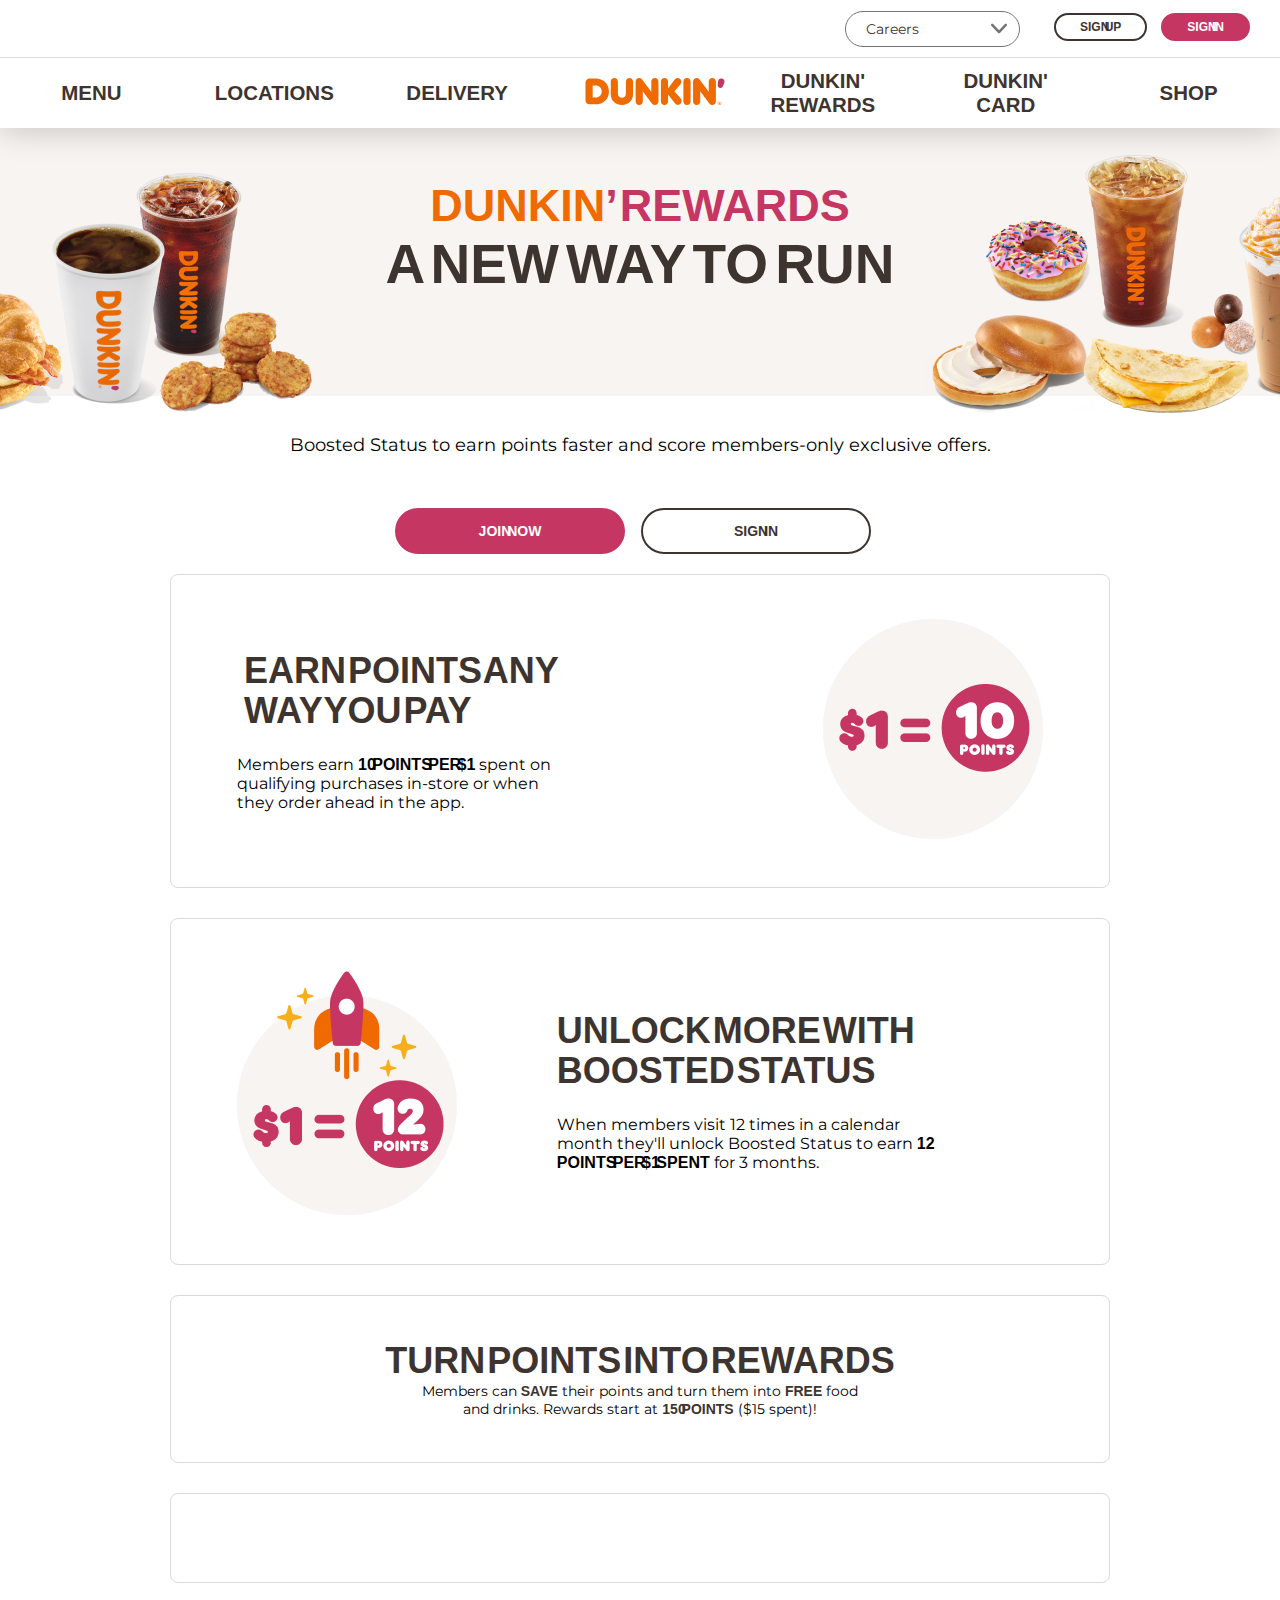
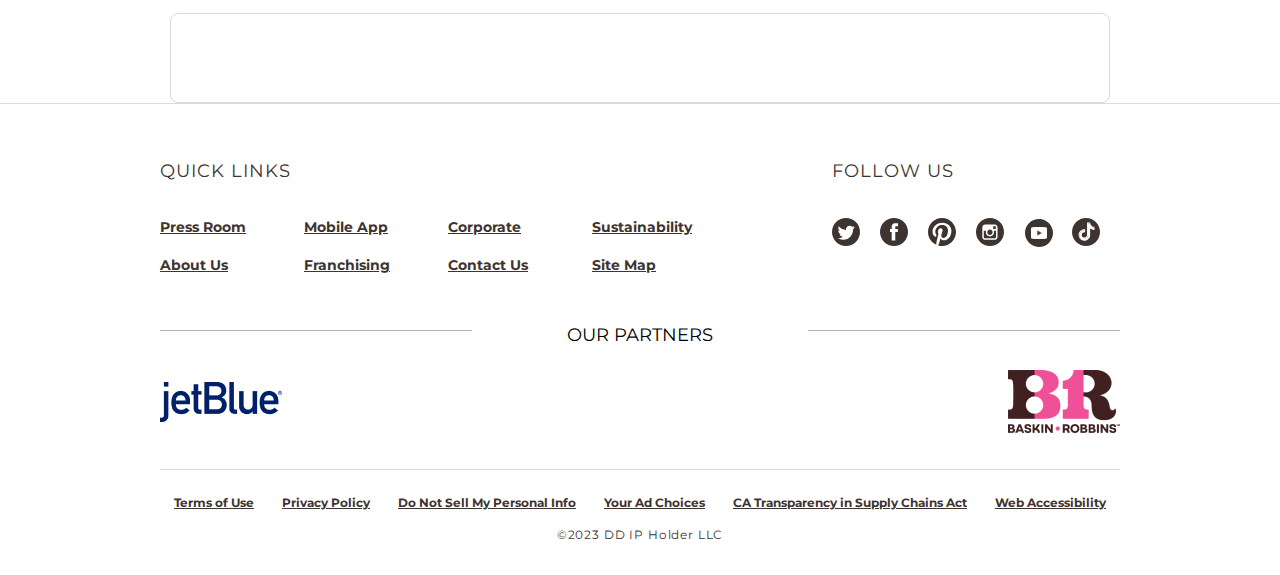
==== rewards.html @ 5bbe09a6 "added rewards page with imgs" ====
<!DOCTYPE html>
<html lang="en">
<head>
    <meta charset="UTF-8">
    <meta name="viewport" content="width=device-width, initial-scale=1.0">
    <title>Dunkin'® | America's Favorite Coffee, Espresso and Donuts</title>
    <!-- CSS Stylesheets -->
    <link rel="stylesheet" href="./CSS/styles.css">
    <link rel="stylesheet" href="./CSS/mobile.css">
    <link rel="stylesheet" href="./CSS/rewards.css">
    <!-- website icon -->
    <link rel="icon" href="./IMGs/icon.svg">
</head>
<body>
    <div class="container">
        <header>
            <nav>
                <div class="utility-bar">
                    <button class="dropbtn" onclick="myFunction('myDropdown')">Careers
                        <i class="fa fa-caret-down"></i>
                        <div class="dropdown-content" id="myDropdown">
                            <a href="#">Working at Dunkin'</a><hr class="hr-80">
                            <a href="#">Apply Now</a><hr class="hr-80">
                            <a href="#">Corporate <br>Opportunities</a>
                            </div>
                    </button>
                </div>
                <div class="inputs">
                    <a href="signup.html" class="btn-light Sup font-dunkin ">SIGN UP</a>
                    <a href="signin.html" class="btn-primary Sin font-dunkin ">SIGN IN</a>
                </div>
            </nav>
            <ul>
                <li>
                    <a href="">
                        <p class="font-dunkin links">MENU</p>
                        <p class="links-sub"></p>
                    </a>
                </li>
                <li>
                    <a href="">
                        <p class="font-dunkin links">LOCATIONS</p>
                        <p class="links-sub"></p>
                    </a>
                </li>
                <li>
                    <a href="delivery.html">
                        <p class="font-dunkin links">DELIVERY</p>
                    <p class="links-sub"></p>
                    </a>
                </li>
                <li>
                    <a href="index.html"><img src="./IMGs/dunkin.svg" alt="dunkin">
                    </a>
                </li>
                <li>
                    <a href="rewards.html">
                        <p class="font-dunkin links">DUNKIN'<br>REWARDS</p>
                        <p class="links-sub"></p>
                    </a>
                </li>
                <li>
                    <a href="">
                        <p class="font-dunkin links">DUNKIN'<br>CARD</p>
                        <p class="links-sub"></p>
                    </a>
                </li>
                <li>
                    <a href="">
                        <p class="font-dunkin links">SHOP</p>
                        <p class="links-sub"></p>
                    </a>
                </li>
            </ul>
        </header>
        <div class="main">
            <div class="section-2">
                <div class="rewards-1">
                    <img src="./IMGs/DunkinRewards_Header_img_desktop.png" alt="">
                    <div class="text-center text">
                        <h1 class="font-dunkin text-primary font-45">
                            <span class="font-dunkin text-secondary">DUNKIN</span>’ REWARDS
                        </h1>
                        <h1 class="font-dunkin text-dark font-55">A NEW WAY TO RUN</h1>
                    </div>
                </div>
                <div class="description">
                    <p class="font-proxima">
                        Runnin' has its rewards. Join
                        <span class="font-dunkin font-bold text-primary dunkin-space">
                            <span class="font-dunkin text-secondary">DUNKIN</span>’ REWARDS
                        </span>
                        to earn your choice of free food and drinks, unlock Boosted Status to earn points faster and score members-only exclusive offers.
                    </p>
                </div>
                <div class="rewards-2">
                    <div class="signinup">
                        <a href="signup.html" class="btn-primary font-dunkin ">JOIN NOW</a>
                        <a href="" class="btn-light font-dunkin ">SIGN IN</a>
                    </div>
                </div>
                <div class="items d-flex">
                    <div class="item item1 d-flex">
                        <div class="left-side">
                            <h1 class="font-dunkin text-dark">EARN POINTS ANY WAY YOU PAY</h1>
                            <p class="font-proxima">Members earn
                                <span class="font-dunkin font-bold">10 POINTS PER $1</span>
                                spent on qualifying purchases in-store or when they order ahead in the app.
                            </p>
                        </div>
                        <div class="right-side">
                            <img src="./IMGs/DLT_ICON_$1=10Points_new.png" alt="">
                        </div>
                    </div>
                    <div class="item item2 d-flex">
                        <div class="left-side">
                            <img src="./IMGs/DLT_Icon_$1=12_Points_new.png" alt="">
                        </div>
                        <div class="right-side">
                            <h1 class="font-dunkin text-dark">UNLOCK MORE WITH BOOSTED STATUS</h1>
                            <p class="font-proxima">When members visit 12 times in a calendar month they'll unlock Boosted Status to earn
                                <span class="font-dunkin font-bold">12 POINTS PER $1 SPENT</span>
                                for 3 months.
                            </p>
                        </div>
                    </div>
                    <div class="item item3 text-center">
                        <h2 class="font-dunkin text-dark">TURN POINTS INTO REWARDS</h2>
                        <p>
                            Members can
                            <span class="font-dunkin font-bold text-dark">SAVE</span>
                            their points and turn them into
                            <span class="font-dunkin font-bold text-dark">FREE</span>
                            food and drinks. Rewards start at
                            <span class="font-dunkin font-bold text-dark">150 POINTS</span>
                            ($15 spent)!
                        </p>
                        <div class="products">
                            <div class="products1 d-flex">
                                <div class="product"></div>
                                <div class="product"></div>
                                <div class="product"></div>
                                <div class="product"></div>
                            </div>
                        </div>
                    </div>
                    <div class="item item4 d-flex"></div>
                    <div class="item item5 d-flex"></div>
                </div>
            </div>
        </div>
        <footer>
            <div class="sec sec1">
                <div class="left-side">
                    <h2 class="text-dark font-proxima">QUICK LINKS</h2>
                    <ul>
                        <li><a href="">Press Room</a></li>
                        <li><a href="">Mobile App</a></li>
                        <li><a href="">Corporate</a></li>
                        <li><a href="">Sustainability</a></li>
                        <li><a href="">About Us</li>
                        <li><a href="">Franchising</li>
                        <li><a href="">Contact Us</li>
                        <li><a href="">Site Map</a></li>
                    </ul>
                </div>
                <div class="right-side">
                    <h2 class="text-dark font-proxima">FOLLOW US</h2>
                    <ul>
                        <li><a href=""><img src="./IMGs/icons/twitter.svg" alt=""></a></li>
                        <li><a href=""><img src="./IMGs/icons/facebook.svg" alt=""></a></li>
                        <li><a href=""><img src="./IMGs/icons/pinterest.svg" alt=""></a></li>
                        <li><a href=""><img src="./IMGs/icons/instagram.svg" alt=""></a></li>
                        <li><a href=""><img src="./IMGs/icons/ytb.svg" alt=""></a></li>
                        <li><a href=""><img src="./IMGs/icons/tiktok.svg" alt=""></a></li>
                    </ul>
                </div>
            </div>
            <h2 class="sponsors">
                <span class="ontop">OUR PARTNERS</span>
            </h2>
            <div class="sec sec2">
                <a href=""><img src="./IMGs/JetBlue_new.png" alt=""></a>
                <a href=""><img src="./IMGs/BR_Logo_New.png" alt=""></a>
            </div>
            <div class="sec sec3">
                <ul>
                    <li><a href="">Terms of Use</a></li>
                    <li><a href="">Privacy Policy</a></li>
                    <li><a href="">Do Not Sell My Personal Info</a></li>
                    <li><a href="">Your Ad Choices</a></li>
                    <li><a href="">CA Transparency in Supply Chains Act</a></li>
                    <li><a href="">Web Accessibility</a></li>
                </ul>
                <p class="text-center text-dark">©2023 DD IP Holder LLC</p>
            </div>
        </footer>
    </div>
    <script src="./JS/script.js"></script>
</body> 
</html>
---- CSS/styles.css ----
@import url('https://fonts.cdnfonts.com/css/dunkin');
@import url('https://fonts.googleapis.com/css2?family=Proxima+Nova:wght@400;700&family=Montserrat:wght@400;700&display=swap');
/* font-family: 'Dunkin', sans-serif; || font-family: 'Dunkin Sans', sans-serif; */
/* font-family: 'Proxima Nova', 'Montserrat', sans-serif; */
:root{
    --primary: #C63663;
    --secondary: #EF6A00;
    --third: #8B1E45;
    --dark: #3E342F;
    --light: #F6F5F3;
}
.text-primary{
    color: var(--primary);
}
.text-secondary{
    color: var(--secondary);
}
.text-third{
    color: var(--third);
}
.text-dark{
    color: var(--dark);
}
.text-center{
    text-align: center;
}
.lh-4-rem{
    line-height: 4rem;
}
.font-45{
    font-size: 45px !important;
    word-spacing: -20px;
}
.font-55{
    font-size: 55px !important;
    word-spacing: -20px;
}
.font-50{
    font-size: 50px !important;
    word-spacing: -20px;
}
.font-60{
    font-size: 60px !important;
    word-spacing: -20px;
}
.font-dunkin{
    font-family: 'Dunkin Sans', sans-serif !important;
    font-weight: 700;
    word-spacing: -8px;
}
.font-proxima{
    font-family: Proxima Nova, Montserrat, sans-serif;
}
.font-bold{
    font-weight: bold;
}
.text-white{
    color: white;
}
.hr-80{
    width: 80%;
    margin: 0 auto !important;
}
.d-flex{
    display: flex;
}
*{
    font-family: 'Proxima Nova', 'Montserrat', sans-serif;
    padding: 0;
    margin: 0;
    
}
body{
    padding: 0;
    margin: 0;
    background-color: var(--light) !important;
    width: 100%;
    font-size: 14px;
}


.container{
    margin: 0 auto;
    max-width: 1440px;
    background-color: white !important;
    outline: 1px solid #b3b3b3;
}
a{
    color: var(--dark);
}
a{
    text-decoration: none;
}
li{
    list-style-type: none;
    text-decoration: none;
}
.links{
    display: inline-block;
    font-size: 1.28rem;
    line-height: 1.2;
    text-align: center;
    margin: 0;
    transition: all 250ms ease-in-out;
}
header{
    position: sticky;
    top: 0;
    z-index: 99;
    box-shadow: 0px 3px 30px 0px rgba(0,0,0,0.2);
}
header ul{
    display: flex;
    justify-content: center;
    align-items: center;
    height: 70px;
    background-color: white;
}
header ul li{
    display: inline-block;
    /* padding: 24px 30px; */
    text-decoration: none;
    width: calc(100% - 350px / 6);
    text-align: center;
}
header ul li a img{
    padding: 0 20%;
}
header ul li a:hover p{
    color: var(--primary);
    transition: all 250ms ease-in-out;
}
.links:after{
    content: '';
    width: 0;
    transition: all 250ms ease-in-out;
}
.links:hover:after {
    content: '';
    width: 100%;
    height: 2px;
    background-color: #e8afc1;
    display: block;
    position: relative;
    left: 50%;
    bottom: 0;
    -webkit-transform: translateX(-50%);
    transform: translateX(-50%);
}
.links-sub{
    margin: 0;
}




nav{
    display: flex !important;
    padding: .66667rem 1rem;
    background: #fff;
    height: auto;
    justify-content: space-between;
    border-bottom: 1px solid #dadada;
}

.utility-bar{
    display: flex;
    width: 175px;
    margin-left: auto;
    margin-right: 20px;
    align-items: center;
}
.dropbtn{
    border: 1px solid #747474;
    font-size: 14px;
    border-radius: 20px;
    padding: 8px 20px;
    text-align: left;
    position: relative;
    background-color: #fff;
    color: #3E342F;
    width: 100%;
    cursor: pointer;
    background: url("../IMGs/icons/caret.svg") no-repeat;
    background-position: calc(100% - 0.75rem) center !important;
    --moz-appearance:none !important;
    --webkit-appearance: none !important; 
}
.dropbtn:visited{
    transform: rotate(180deg);
}
.dropbtn button{
    border: 1px solid #dadada;
    border-top: 0;
    border-radius: 20px;
    border-top-right-radius: 0;
    border-bottom-left-radius: 0;
    box-shadow: none;
    padding: 8px 20px;
}
.dropdown-content{
    width: 100%;
    transition: all 250ms ease-in-out;
    /* display: none; */
    visibility: none;
    opacity: 0;
    /* transition: height 0s, opacity 0.5s linear; */
    
    transform: scaleY(0);    
    transform-origin: top;
    transition: all 450ms ease-in-out;
    
    position: absolute;
    background-color: #f9f9f9;
    min-width: 160px;
    box-shadow: 0px 8px 16px 0px rgba(0,0,0,0.2);
    z-index: 1;
    border-radius: 20px;
    top: 70%;
    padding-top: 15px;
    left: 0;
    /* height: 0; */
}
.show {
    visibility: visible;
    opacity: 1;
    /* height: fit-content; */
    transform: scaleY(1);
  }
.dropdown-content a {
    font-size: 14px;
    float: none;
    color: black;
    padding: 8px 20px;
    line-height: 1.35;
    text-decoration: none;
    display: block;
    text-align: left;
}

.dropdown-content a:hover{
    text-decoration: none;
    color: #c63663;
    background-color: #faeff3;
}
.dropdown-content a:last-child:hover{
    text-decoration: none;
    color: #c63663;
    background-color: #faeff3;
    border-radius: 20px;
}

/* .dropdown-content a::before{
    content: '';
    display: block;
    width: 80%;
    height: 1px;
    background-color: #b3b3b3;
    margin-bottom: 5px;
    padding-left: 20px;
} */
.inputs{
    align-items: center;
    display: flex;
    min-height: auto;
    font-size: 12px;
    justify-content: center;
    height: 32px;
    padding: 0 14px 0 14px;
    margin: 0;
}

.btn-light{
    margin-right: 14px;
    background-color: #fff;
    color: #3E342F;
    border: 2px solid #3E342F;
    font-weight: 800;
    border-radius: 50px;
    padding: 5px 24px;
}

.btn-primary{
    background-color: #C63663;
    color: #fff;
    border: 2px solid #C63663;
    font-weight: 800;
    border-radius: 50px;
    padding: 5px 24px;
    transition: all 250ms ease-in-out;
}



.section-1{
    background-color: var(--primary);
    padding: 14px;
}
.section-1 p{
    font-family: 'Proxima Nova', 'Montserrat', sans-serif;
    font-size: 17px;
    text-align: center;
    font-weight: 400;
}
.section-2{
    height: fit-content;
    border-bottom: 1px solid #dadada;
}
.section-2 .rewards-1{
    position: relative;
    display: flex;
    flex-direction: column;
    justify-content: center;
    align-items: center;
}
.section-2 .rewards-1 img{
    position: absolute;
    top: 0;
    z-index: 0;
}
.section-2 .rewards-1 h1{
    position: relative;
    font-size: 28px;
    z-index: 2;
}
.section-2 .rewards-1 h1:first-child{
    font-size: 28px;
}
.section-2 .rewards-1 .text{
    padding: 52px 0;
}
.section-2 .rewards-2{
    margin-top: 3rem;
}
.section-2 .rewards-2 ul{
    display: flex;
    flex-wrap: wrap;
    justify-content: center;
    align-items: center;
    /* height: 325px; */
}
.section-2 .rewards-2 ul .card{
    width: 310px;
    height: 325px;
    display: flex;
    flex-direction: column;
    align-items: center;
}
.section-2 .rewards-2 ul .card:hover img{
    transform: scale(1.1);
}
.section-2 .rewards-2 ul .card img{
    transition: all 250ms ease-in-out;
    position: relative;
    top: 0;
    width: 185px;
    aspect-ratio: 1/1;
}
.section-2 .rewards-2 ul .card h2{
    line-height: 30px;
    font-size: 24px;
    width: 75%;
    padding-bottom: 1rem;
    letter-spacing: -1px;
    word-spacing: -8px;
}
.section-2 .rewards-2 ul .card p{
    font-size: medium;
    font-weight: 400;
    width: 75%;
}
.signinup{
    padding: 20px 0;
    text-align: center;
    display: flex;
    justify-content: center;
    gap: 1rem;
}
.signinup a{
    display: block;
    width: 200px;
    font-weight: 800;
    border-radius: 50px;
    padding: 13px 13px;
}
.signinup .lrn-mr{
    background-color: #fff;
    color: #3E342F;
    border: 2px solid #3E342F;
}
.signinup .Sup{
    background-color: var(--primary);
    color: white;
}

.section-3{
    display: flex;
    justify-content: space-around;
    align-items: center;
    border-bottom: 1px solid #dadada;
}
.section-3 .left-side h3{
    font-size: 24px;
    font-weight: 400;
    margin-top: 1.5rem;
    padding: 10px 12% 0 12%;
}
.section-3 .left-side ul{
    padding: 0 0 0 15%;
    margin-top: 1.5rem;
}
.section-3 .left-side ul li{
    list-style-type: disc;
    font-size: 18px;
}
.section-3 .left-side .imgs{
    margin-top: 1.5rem;
    text-align: center;
}

.section-4{
    display: flex;
    align-items: center;
    border-bottom: 1px solid #dadada;
}
.section-4 .right-side h3{
    font-size: 18px;
    font-weight: 400;
    margin-top: 1rem;
    padding: 10px 12% 0 12%;
}
.section-4 .right-side .button{
    text-align: center;
    padding: 10px 12% 0 12%;
    margin-top: 2rem;
}
.section-4 .right-side .button a{
    padding: 13px 13px;
}

.section-5{
    display: flex;
    align-items: center;
    border-bottom: 1px solid #dadada;
    padding: 0;
}
.section-5 .item{
    text-align: center;
    height: 357px;
}
.section-5 .item:first-child{
    border-right: 1px solid #dadada;
    width: 720px;
}
.section-5 .item:last-child{
    border-left: 1px solid #dadada;
    width: 360px;
}
.section-5 .item h3{
    margin-top: 3rem;
    font-size: 18px;
}
.section-5 .item h1{
    font-size: 24px;
}
.section-5 .item img{
    transition: all 250ms ease-in-out;
    mix-blend-mode: multiply;
}
.section-5 .item:hover img{
    transform: scale(1.1);
    
}

.section-6{
    position: relative;
    padding: 0;
    border-bottom: 1px solid #dadada;
}
.section-6 img{
    position: absolute;
    right: 0;
    top: 0;
    z-index: 0;
    height: 100%;
}
.section-6 .left-side{
    position: relative;
    width: 70%;
    padding: 0 8% 10px 20px;
}
.section-6 .left-side h1:first-child{
    padding: 25px 0 0 0;
}
.section-6 .left-side h3{
    font-size: 24px;
    font-weight: 400;
    padding: 10px 11% 10px 11%;
    margin: 20px 5% 0px 5%;
}
.section-6 .left-side .button{
    margin-top: 1.8rem;
}
.section-6 .left-side .button a{
    padding: 10px;
    font-size: 16px;
}
.section-6 .left-side p{
    margin-top: 2rem;
    font-size: 14px;
    line-height: 1.3;
    width: 85%;
}

.section-7{
    padding: 0;
    display: flex;
    border-bottom: 1px solid #dadada;
    width: 100%;
}
.section-7 .right-side{
    width: 100%;
    margin-top: 20px;
}
.section-7 .right-side h3{
    font-size: 30px;
    font-weight: 400;
}
.section-7 .right-side .button{
    margin-top: 1.8rem;
}
.section-7 .right-side .button a{
    padding: 10px 25px;
    font-size: 16px;
}
footer{
    display: flex;
    flex-direction: column;
    align-items: center;
    justify-content: center;
    width: 960px;
    margin: 0 auto;
    padding: 1rem;
}
footer .sec{
    width: 100%;
}
footer .sec1{
    display: flex;
    justify-content: center;
}
footer .sec1 h2{
    margin: 2.5rem 0 1.5rem;
    font-weight: 400;
    font-size: 18px;
    letter-spacing: 1px;
    line-height: 1.333;
}
footer .sec1 .left-side ul{
    display: inline-flex;
    flex-wrap: wrap;
    font-size: 14px;
}
footer .sec1 ul li{
    flex: 0 1 25%;
    padding: 10px 0;
}
footer .sec1 .left-side{
    flex: 2;
    width: 590px;
    margin-right: 96px;
}
footer .sec1 .right-side{
    flex: 1;
}
footer .sec .right-side ul{
    width: 100%;
    display: flex;
}
footer .sec .right-side ul li a img{
    transition: all 250ms ease-in-out;
}
footer .sec .right-side ul li a:hover img{
    filter: brightness(0.8);
}
footer .sec .left-side ul a{
    text-decoration: underline;
    font-weight: 700;
    line-height: 1.285;
}
footer .sponsors{
    position: relative;
    margin: 2.5rem 0 1.5rem;
    font-size: 18px;
    font-weight: 400;
    width: 960px;
    text-align: center;
}
footer .sponsors:before{
    content: '';
    display: block;
    position: absolute;
    width: 100%;
    height: 1px;
    background-color: #b3b3b3;
    top: 6px;
    left: 0;
    right: 0;
    z-index: 0;
}
footer .sponsors .ontop{
    background-color: white;
    position: relative;
    z-index: 2;
    padding: .5rem 95px;
}
footer .sec2{
    width: 100%;
    display: flex;
    justify-content: space-between;
    align-items: center;
    padding-bottom: 2rem;
}
footer .sec3{
    border-top: 1px solid #dadada;
    margin: 0 auto;
    padding: 1rem 0;
}
footer .sec3 ul{
    display: flex;
    justify-content: space-around;
    margin-top: 7px;
    margin-bottom: 16px;
}
footer .sec3 ul li a{
    text-decoration: underline;
    font-size: 12px;
    font-weight: 700;
    line-height: 1.333;
    transition: all 100ms ease-in-out;
}
footer .sec3 ul li a:hover{
    color: var(--primary);
}
footer .sec3 p{
    font-size: 12px;
    line-height: 1.333;
    letter-spacing: .84px;
}
---- CSS/rewards.css ----
.section-2 .description{
    max-width: 942px;
    margin: 0 auto;
    padding-top: 4rem;
    text-align: center;
    font-size: 18px;
}
.space-dunkin{
    word-spacing: -2px;
}
.section-2 .description p span:last-child{
    word-spacing: -8px;
}
.rewards-2{
    margin-top: 2rem !important;
}
.items{
    max-width: 940px;
    margin: 0 auto;
    flex-direction: column;
    gap: 30px;
}
.item{
    padding: 44px 66px;
    border-radius: 8px;
    border: 1px solid #dadada !important;
    align-items: center;
}
.item1 .left-side h1{
    padding: 0 39% 0 7px;
    font-size: 36px;
    line-height: 40px;
}
.item1 .left-side p{
    padding: 0 103px 0 0;
    margin-top: 1.5rem;
    font-size: 16px;
    width: 57%;
}
.item2 .left-side{
    width: 60%;
}
.item2 .right-side{
    padding: 0 0 0 10%;
}
.item2 .right-side h1{
    font-size: 36px;
    line-height: 40px;
}
.item2 .right-side p{
    margin-top: 1.5rem;
    font-size: 16px;
    padding: 0 21% 0 0;
}
.item3{

}
.item3 h2{
    font-size: 36px;
}
.item3 p{
    padding: 0 22%;
}
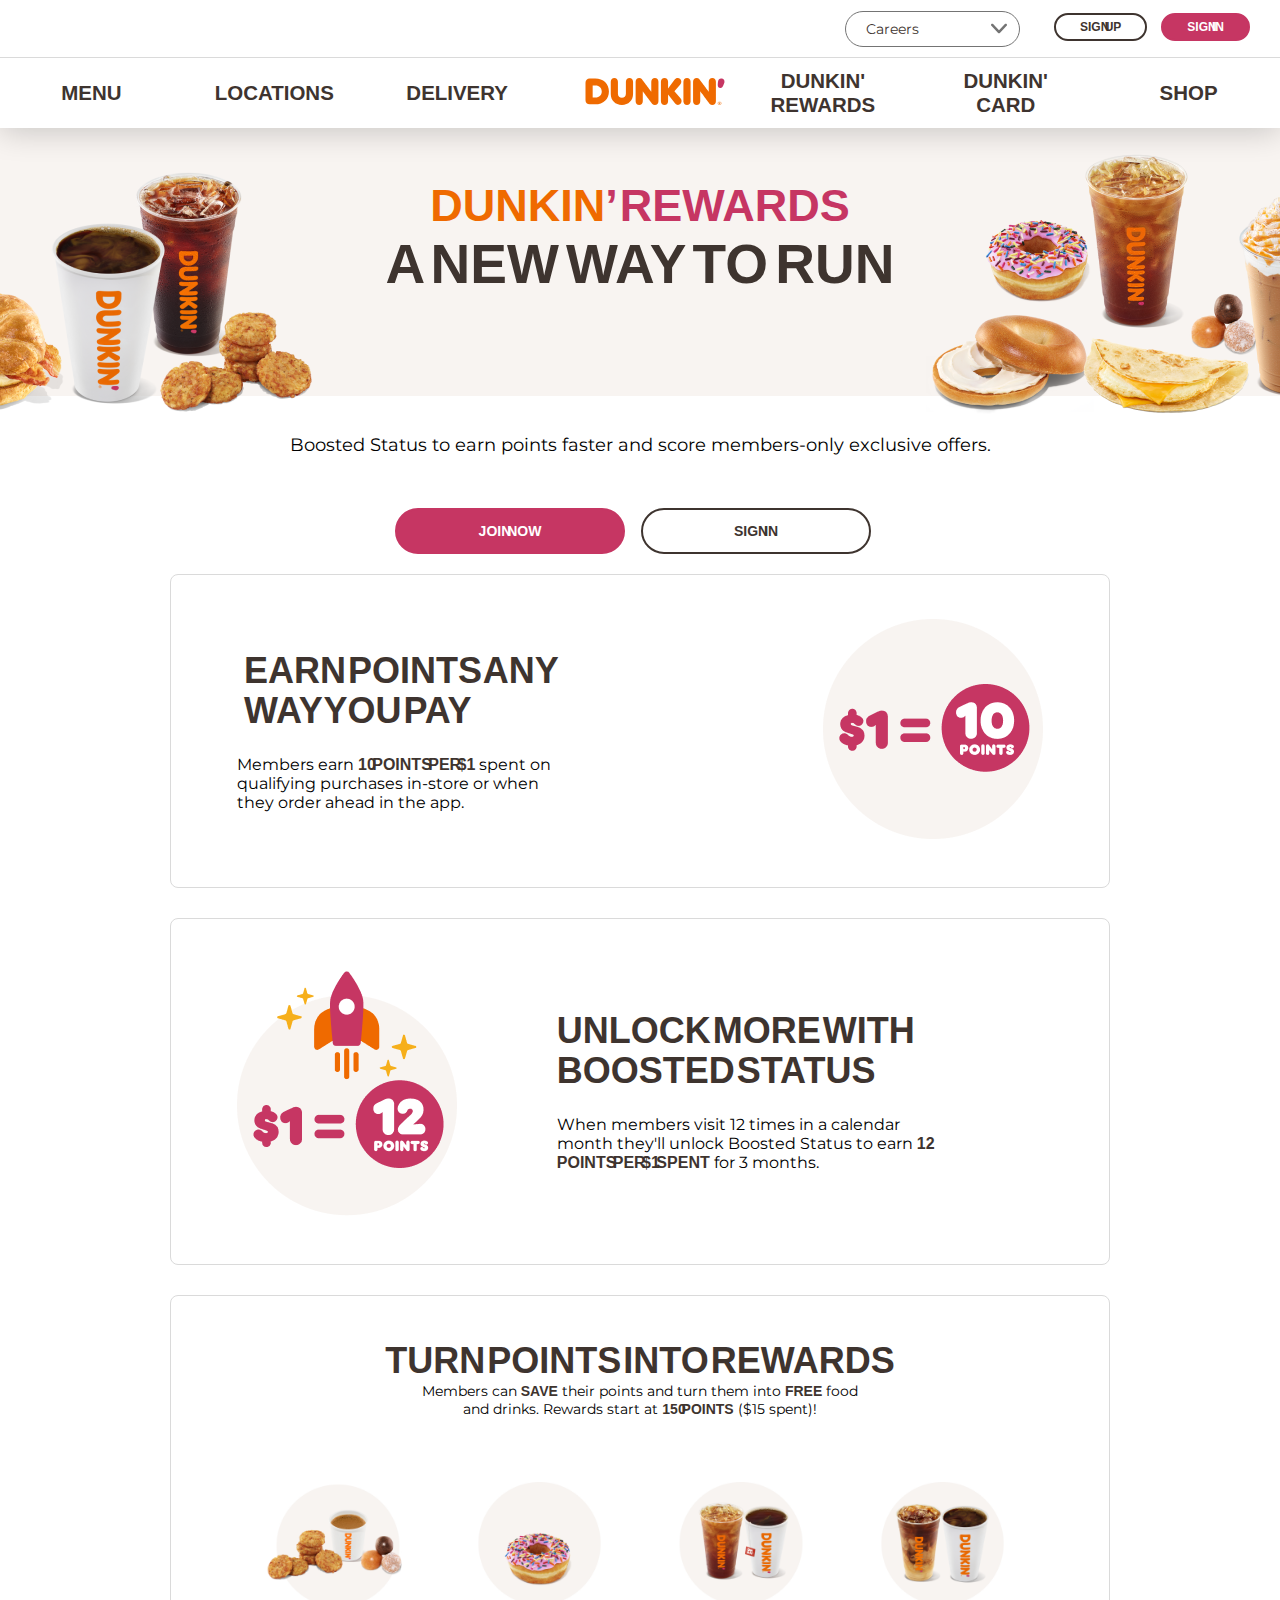
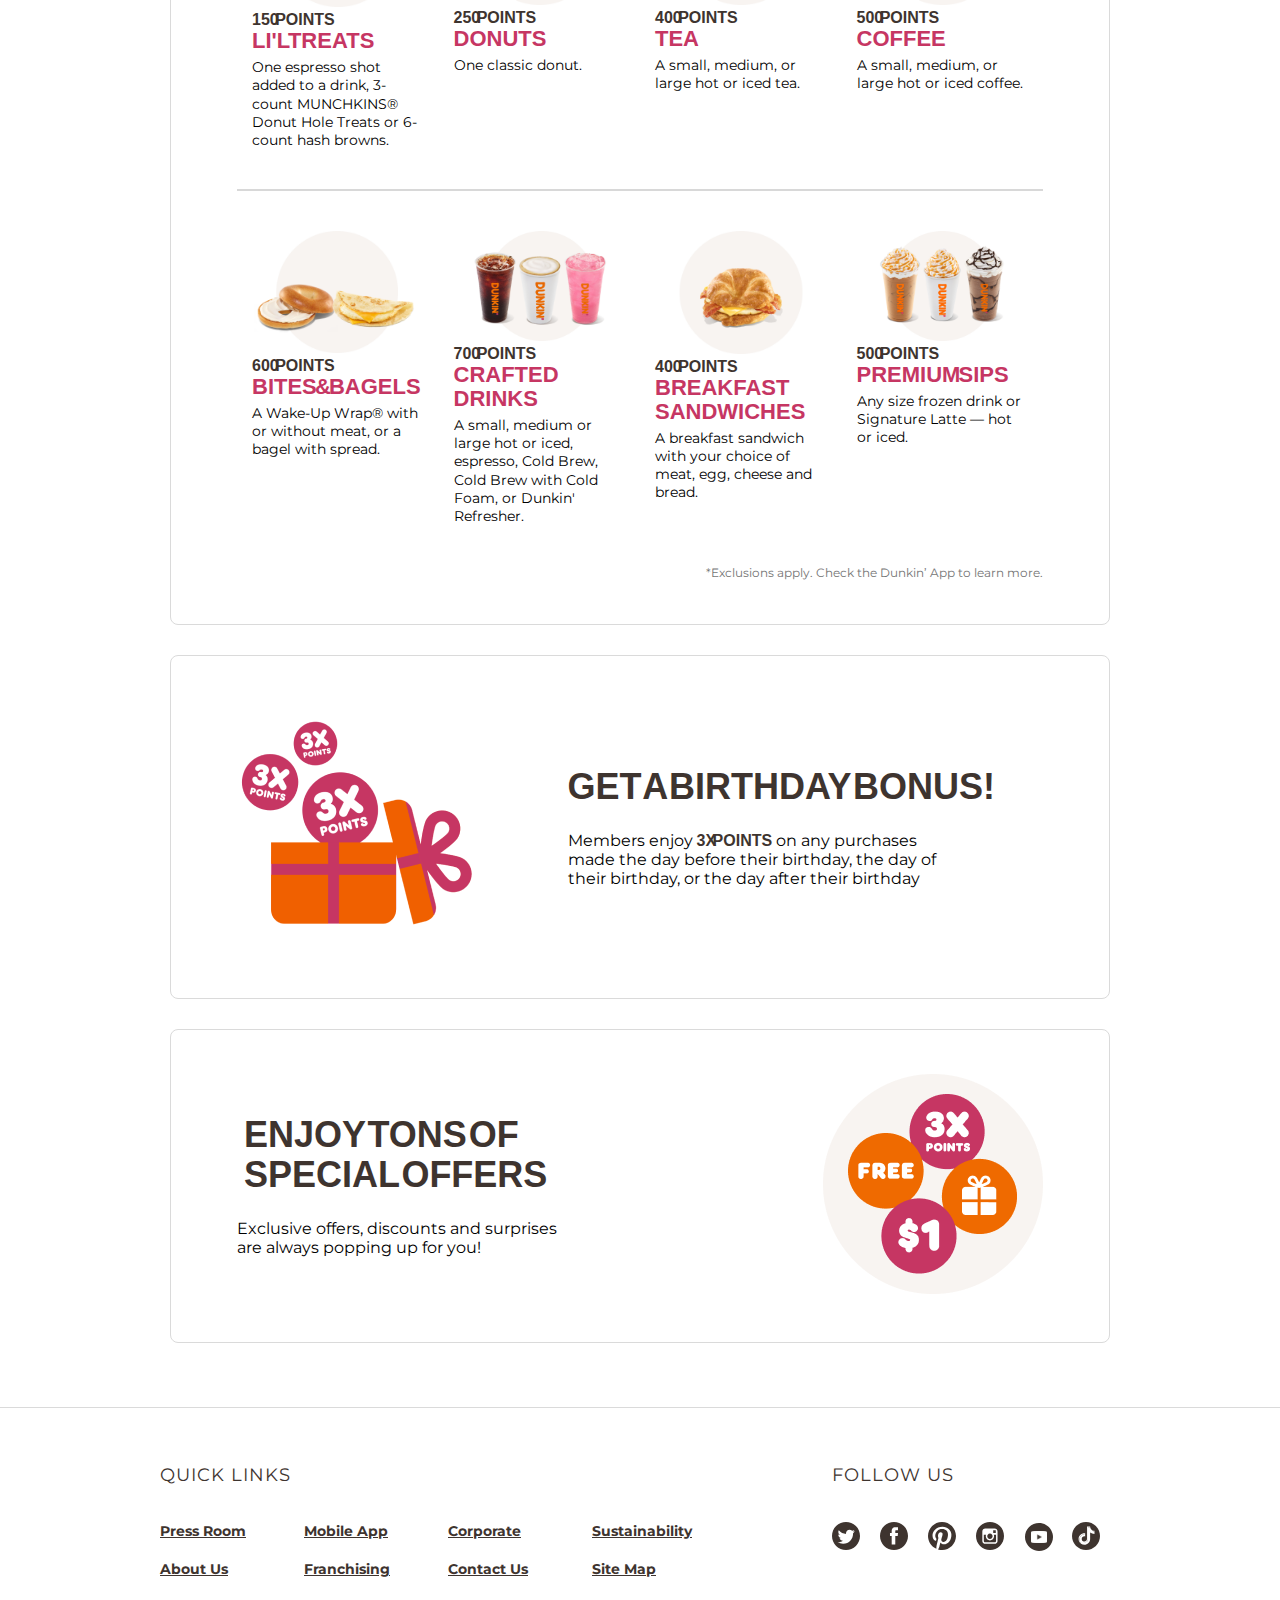
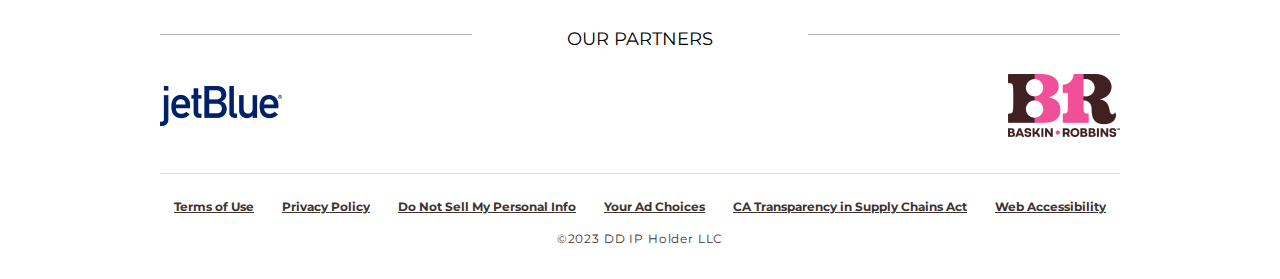
==== commit fe4f1a4c: "added products section to rewards page" ====
--- a/rewards.html
+++ b/rewards.html
@@ -104,7 +104,7 @@
                         <div class="left-side">
                             <h1 class="font-dunkin text-dark">EARN POINTS ANY WAY YOU PAY</h1>
                             <p class="font-proxima">Members earn
-                                <span class="font-dunkin font-bold">10 POINTS PER $1</span>
+                                <span class="font-dunkin font-bold text-dark">10 POINTS PER $1</span>
                                 spent on qualifying purchases in-store or when they order ahead in the app.
                             </p>
                         </div>
@@ -119,7 +119,7 @@
                         <div class="right-side">
                             <h1 class="font-dunkin text-dark">UNLOCK MORE WITH BOOSTED STATUS</h1>
                             <p class="font-proxima">When members visit 12 times in a calendar month they'll unlock Boosted Status to earn
-                                <span class="font-dunkin font-bold">12 POINTS PER $1 SPENT</span>
+                                <span class="font-dunkin font-bold text-dark">12 POINTS PER $1 SPENT</span>
                                 for 3 months.
                             </p>
                         </div>
@@ -137,15 +137,97 @@
                         </p>
                         <div class="products">
                             <div class="products1 d-flex">
-                                <div class="product"></div>
-                                <div class="product"></div>
-                                <div class="product"></div>
-                                <div class="product"></div>
+                                <div class="product">
+                                    <img src="./IMGs/products/DLT_150_Points.png" alt="">
+                                    <div class="content">
+                                        <h3 class="font-dunkin text-dark">150 POINTS</h3>
+                                        <h2 class="text-primary font-dunkin">LI'L TREATS</h2>
+                                        <p class="font-proxima">One espresso shot added to a drink, 3-count MUNCHKINS® Donut Hole Treats or 6-count hash browns.</p>
+                                    </div>
+                                </div>
+                                <div class="product">
+                                    <img src="./IMGs/products/DLT_250_Points.png" alt="">
+                                    <div class="content">
+                                        <h3 class="font-dunkin text-dark">250 POINTS</h3>
+                                        <h2 class="text-primary font-dunkin">DONUTS</h2>
+                                        <p class="font-proxima">One classic donut.</p>
+                                    </div>
+                                </div>
+                                <div class="product">
+                                    <img src="./IMGs/products/DLT_400_Points.png" alt="">
+                                    <div class="content">
+                                        <h3 class="font-dunkin text-dark">400 POINTS</h3>
+                                        <h2 class="text-primary font-dunkin">TEA</h2>
+                                        <p class="font-proxima">A small, medium, or large hot or iced tea.</p>
+                                    </div>
+                                </div>
+                                <div class="product">
+                                    <img src="./IMGs/products/DLT_500_Points.png" alt="">
+                                    <div class="content">
+                                        <h3 class="font-dunkin text-dark">500 POINTS</h3>
+                                        <h2 class="text-primary font-dunkin">COFFEE</h2>
+                                        <p class="font-proxima">A small, medium, or large hot or iced coffee.</p>
+                                    </div>
+                                </div>
                             </div>
-                        </div>
-                    </div>
-                    <div class="item item4 d-flex"></div>
-                    <div class="item item5 d-flex"></div>
+                            <div class="products2 d-flex">
+                                <div class="product">
+                                    <img src="./IMGs/products/DLT_icon_600_Points.png" alt="">
+                                    <div class="content">
+                                        <h3 class="font-dunkin text-dark">600 POINTS</h3>
+                                        <h2 class="text-primary font-dunkin">BITES & BAGELS</h2>
+                                        <p class="font-proxima">A Wake-Up Wrap® with or without meat, or a bagel with spread.</p>
+                                    </div>
+                                </div>
+                                <div class="product">
+                                    <img src="./IMGs/products/DLT_700_Points.png" alt="">
+                                    <div class="content">
+                                        <h3 class="font-dunkin text-dark">700 POINTS</h3>
+                                        <h2 class="text-primary font-dunkin">CRAFTED DRINKS</h2>
+                                        <p class="font-proxima">A small, medium or large hot or iced, espresso, Cold Brew, Cold Brew with Cold Foam, or Dunkin' Refresher.</p>
+                                    </div>
+                                </div>
+                                <div class="product">
+                                    <img src="./IMGs/products/DLT_800_Points.png" alt="">
+                                    <div class="content">
+                                        <h3 class="font-dunkin text-dark">400 POINTS</h3>
+                                        <h2 class="text-primary font-dunkin">BREAKFAST SANDWICHES</h2>
+                                        <p class="font-proxima">A breakfast sandwich with your choice of meat, egg, cheese and bread.</p>
+                                    </div>
+                                </div>
+                                <div class="product">
+                                    <img src="./IMGs/products/DLT_900_Points.png" alt="">
+                                    <div class="content">
+                                        <h3 class="font-dunkin text-dark">500 POINTS</h3>
+                                        <h2 class="text-primary font-dunkin">PREMIUM SIPS</h2>
+                                        <p class="font-proxima">Any size frozen drink or Signature Latte — hot or iced.</p>
+                                    </div>
+                                </div>
+                            </div>
+                            <p class="exclu font-proxima">*Exclusions apply. Check the Dunkin’ App to learn more.</p>
+                        </div>
+                    </div>
+                    <div class="item item2 d-flex">
+                        <div class="left-side">
+                            <img src="./IMGs/DLT_Bday_reward_new.png" alt="">
+                        </div>
+                        <div class="right-side">
+                            <h1 class="font-dunkin text-dark">GET A BIRTHDAY BONUS!</h1>
+                            <p class="font-proxima">Members enjoy
+                                <span class="font-dunkin font-bold text-dark">3X POINTS</span>
+                                on any purchases made the day before their birthday, the day of their birthday, or the day after their birthday
+                            </p>
+                        </div>
+                    </div>
+                    <div class="item item1 d-flex">
+                        <div class="left-side">
+                            <h1 class="font-dunkin text-dark">ENJOY TONS OF SPECIAL OFFERS</h1>
+                            <p class="font-proxima">Exclusive offers, discounts and surprises are always popping up for you!</p>
+                        </div>
+                        <div class="right-side">
+                            <img src="./IMGs/DLT_Icon_Free_$1_3xPoints.png" alt="">
+                        </div>
+                    </div>
                 </div>
             </div>
         </div>
--- a/CSS/rewards.css
+++ b/CSS/rewards.css
@@ -1,3 +1,6 @@
+.section-2{
+    padding-bottom: 4rem;
+}
 .section-2 .description{
     max-width: 942px;
     margin: 0 auto;
@@ -52,12 +55,46 @@
     font-size: 16px;
     padding: 0 21% 0 0;
 }
-.item3{
-
-}
 .item3 h2{
     font-size: 36px;
 }
-.item3 p{
+.item3>p{
     padding: 0 22%;
+}
+.products{
+    margin-top: 4rem;
+}
+.products2{
+    margin-top: 2.5rem;
+}
+.product{
+    padding: 0 15px;
+    padding-bottom: 40px;
+    width: 175px;
+    border-bottom: 2px solid #d8d8d8;
+}
+.products2 .product{
+    border: none;
+}
+.product img{
+    width: 100%;
+}
+.product .content{
+    text-align: left;
+}
+.product .content h3{
+    font-size: 16px;
+}
+.product .content h2{
+    font-size: 22px;
+    line-height: 24px;
+}
+.product .content p{
+    margin-top: 5px;
+    line-height: 1.3;
+}
+.exclu{
+    text-align: right;
+    font-size: 12px;
+    color: #747474;
 }